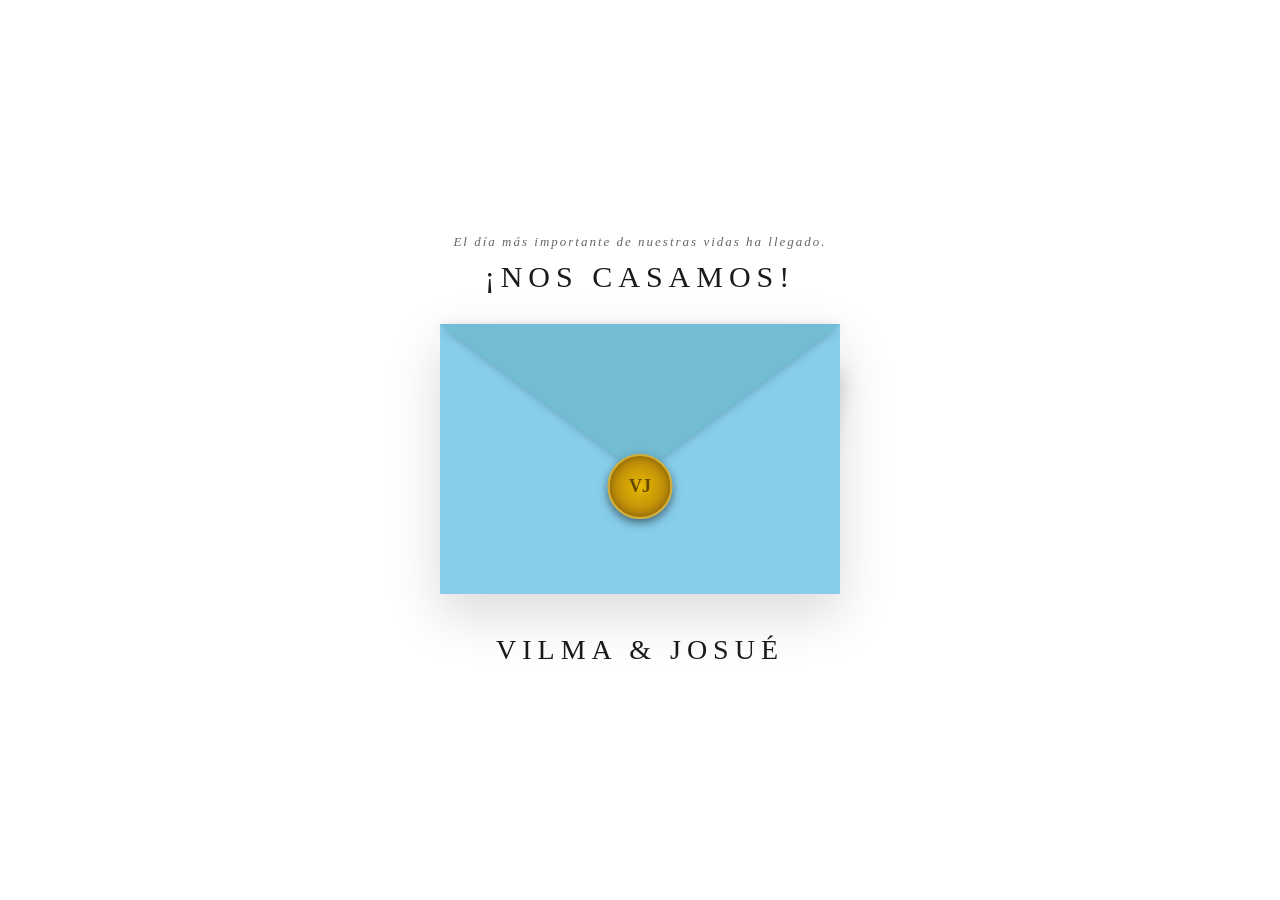
==== Bodas/index.html @ 3aeb1f32 "Add files via upload" ====
<!DOCTYPE html>
<html lang="es">
<head>
  <meta charset="UTF-8">
  <meta name="viewport" content="width=device-width, initial-scale=1.0">
  <title>Invitación Digital - Vilma & Josue</title>

  <style>
    :root{
      --bg-color:#ffffff;
      --envelope-color:#87CEEB;
      --envelope-dark:#72bcd4;
      --card-bg:#f5f5f5;
      --border-color:#cccccc;
      --text-color:#1a1a1a;
      --serif-font:'Times New Roman', Times, serif;
      --sans-font:'Arial', sans-serif;
    }

    *{ margin:0; padding:0; box-sizing:border-box; }

    body{
      background-color:var(--bg-color);
      height:100vh;
      display:flex;
      justify-content:center;
      align-items:center;
      overflow:hidden;
      font-family:var(--sans-font);
    }

    .main-container{
      position:relative;
      width:100%;
      max-width:500px;
      display:flex;
      flex-direction:column;
      align-items:center;
      perspective:1500px;
    }

    .header-text{ text-align:center; margin-bottom:30px; }
    .header-text p{
      font-size:13px; letter-spacing:2px; color:#666; margin-bottom:10px;
      font-style:italic; font-family:var(--serif-font);
    }
    .header-text h1{
      font-size:30px; letter-spacing:6px; color:var(--text-color);
      font-weight:400; font-family:var(--serif-font);
    }

    .envelope{
      position:relative;
      width:400px;
      height:270px;
      background-color:var(--envelope-color);
      cursor:pointer;
      box-shadow:0 20px 50px rgba(0,0,0,0.15);
      margin-bottom:40px;
    }

    /* SOLAPA CORREGIDA */
    .flap{
      position:absolute;
      top:0; left:0;
      width:0; height:0;
      border-left:200px solid transparent;
      border-right:200px solid transparent;
      border-top:150px solid var(--envelope-dark);
      transform-origin:top;
      transition:transform .8s ease-in-out, z-index 0.3s;
      z-index:60; /* Cubre el contenido al inicio */
      filter:drop-shadow(0 2px 4px rgba(0,0,0,0.2));
    }

    /* SELLO VJ CENTRADO */
    .stamp-container{
      position:absolute;
      top:130px;
      left:50%;
      transform:translateX(-50%);
      z-index:70;
      text-align:center;
      transition: opacity .5s ease, transform .8s ease;
    }

    .gold-seal{
      width:65px;
      height:65px;
      background:radial-gradient(circle,#e6b800 0%,#b8860b 70%,#8b6508 100%);
      border-radius:50%;
      box-shadow:inset 0 0 10px rgba(0,0,0,0.3), 0 4px 10px rgba(0,0,0,0.5);
      border:2px solid #d4af37;
      display: flex;
      justify-content: center;
      align-items: center;
    }

    .gold-seal::after {
      content: 'VJ';
      font-family: var(--serif-font);
      font-weight: bold;
      color: #634a02;
      font-size: 18px;
    }

    .pocket{
      position:absolute;
      bottom:0;
      width:100%;
      height:100%;
      background-color:var(--envelope-color);
      clip-path:polygon(0% 0%, 0% 100%, 100% 100%, 100% 0%, 50% 45%);
      z-index:40; /* El bolsillo siempre abraza las tarjetas */
    }

    /* CONTENIDO QUE SALE HACIA ARRIBA */
    .content-group{
      position:absolute;
      width:100%;
      height:100%;
      top:0; left:0;
      z-index:20; /* Detrás de la solapa inicialmente */
      transition:transform 1s cubic-bezier(0.4,0,0.2,1);
    }

    .plaque{
      background:var(--card-bg);
      border:1px solid var(--border-color);
      text-align:center;
      box-shadow:0 4px 10px rgba(0,0,0,0.1);
      clip-path:polygon(12% 0,88% 0,100% 15%,100% 85%,88% 100%,12% 100%,0 85%,0 15%);
    }

    .card-pase{
      position:absolute;
      width:190px;
      height:145px;
      top:40px;
      left:15px;
      padding:22px 10px;
      z-index:21;
    }

    .card-pase .label{ font-size:10px; letter-spacing:3px; font-weight:bold; margin-bottom:3px; }
    .card-pase .family{ font-family:var(--serif-font); font-size:19px; margin-bottom:5px; color:#111; }
    .card-pase .limit{ font-size:12px; font-weight:bold; border-top:1px solid #ccc; padding-top:8px; color:#b8860b; }

    .card-details{
      position:absolute;
      width:170px;
      height:85px;
      top:160px;
      left:50%;
      transform:translateX(-50%);
      padding:18px 10px;
      z-index:55;
      cursor:pointer;
      text-decoration:none;
      color:inherit;
      display:flex;
      flex-direction:column;
      justify-content:center;
      align-items:center;
      gap:4px;
    }

    .card-details:hover{ background:#eee; }

    .polaroid{
      position:absolute;
      width:135px;
      height:155px;
      background:#fff;
      padding:10px 10px 30px 10px;
      top:25px;
      right:15px;
      transform:rotate(12deg);
      box-shadow:5px 10px 20px rgba(0,0,0,0.2);
      z-index:20;
    }

    .polaroid img{ width:100%; height:100%; object-fit:cover; }

    /* ANIMACIÓN DE APERTURA */
    .envelope.open .flap{ transform:rotateX(180deg); z-index:10; }
    .envelope.open .content-group{ transform:translateY(-180px); }
    .envelope.open .stamp-container{ opacity:0; pointer-events:none; transform: translateX(-50%) translateY(-100px); }

    .footer-names h1{
      font-family:var(--serif-font);
      font-size:28px;
      font-weight:400;
      letter-spacing:6px;
      color:var(--text-color);
      text-transform:uppercase;
    }

    @media (max-width:480px){
      .envelope{ width:320px; height:220px; }
      .flap{ border-left-width:160px; border-right-width:160px; border-top-width:120px; }
      .stamp-container{ top: 100px; }
      .card-pase{ width:160px; left:10px; }
      .card-details{ width:140px; top:140px; }
      .polaroid{ width:110px; height:130px; }
    }
  </style>
</head>

<body>
  <div class="main-container">
    <div class="header-text">
      <p>El día más importante de nuestras vidas ha llegado.</p>
      <h1>¡NOS CASAMOS!</h1>
    </div>

    <div class="envelope" id="envelope" onclick="toggleEnvelope()">
      <div class="flap"></div>

      <div class="stamp-container">
        <div class="gold-seal"></div>
      </div>

      <div class="content-group">
        <div class="card-pase plaque">
          <p class="label">PASE</p>
          <p class="family" id="nombreInvitado">Invitado</p>
          <p class="limit"><span id="pasesInvitado">0</span> PERSONAS</p>
        </div>

        <div class="polaroid">
          <img src="assets/image-5.png" alt="Boda">
        </div>

        <a class="card-details plaque" href="#" id="btnDetalles" onclick="goDetalles(event)">
          <p style="font-size:9px; color:#555;">Clic aquí para:</p>
          <p style="font-weight:bold; font-size:12px;">MÁS DETALLES</p>
        </a>
      </div>

      <div class="pocket"></div>
    </div>

    <div class="footer-names">
      <h1>VILMA & JOSUÉ</h1>
    </div>
  </div>

  <script>
    const urlParams = new URLSearchParams(window.location.search);
    const nombre = (urlParams.get('n') || 'Invitado').trim();
    const pases  = (urlParams.get('p') || '0').trim();

    document.getElementById('nombreInvitado').innerText = nombre;
    document.getElementById('pasesInvitado').innerText  = pases;

    function toggleEnvelope(){
      document.getElementById('envelope').classList.toggle('open');
    }

    function goDetalles(e){
      e.preventDefault();
      e.stopPropagation();
      const n = encodeURIComponent(nombre);
      const p = encodeURIComponent(pases);
      window.location.href = `invitacion.html?n=${n}&p=${p}`;
    }
  </script>
</body>
</html>
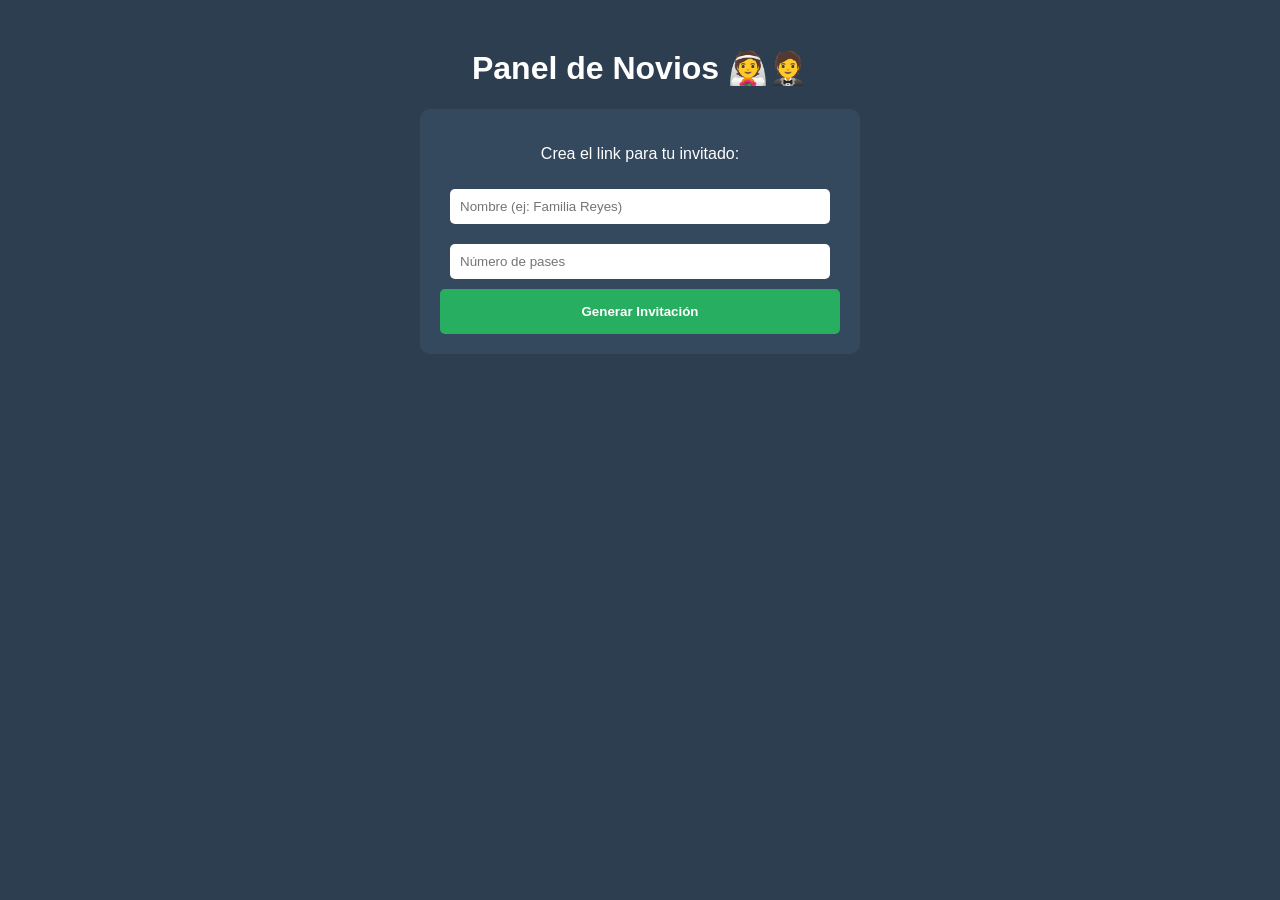
==== commit ee9bb99d: "Rename admin.html to index.html" ====
--- a/Bodas/index.html
+++ b/Bodas/index.html
@@ -1,270 +1,81 @@
 <!DOCTYPE html>
 <html lang="es">
 <head>
-  <meta charset="UTF-8">
-  <meta name="viewport" content="width=device-width, initial-scale=1.0">
-  <title>Invitación Digital - Vilma & Josue</title>
+    <meta charset="UTF-8">
+    <meta name="viewport" content="width=device-width, initial-scale=1.0">
+    <title>Panel de Novios - Generador</title>
+    <style>
+        body { font-family: sans-serif; background: #2c3e50; color: white; text-align: center; padding: 20px; }
+        .panel { background: #34495e; padding: 20px; border-radius: 10px; max-width: 400px; margin: auto; }
+        input { width: 90%; padding: 10px; margin: 10px 0; border-radius: 5px; border: none; }
+        button { background: #27ae60; color: white; padding: 15px; width: 100%; border: none; border-radius: 5px; cursor: pointer; font-weight: bold; }
+        .resultado { margin-top: 20px; padding: 15px; background: #ecf0f1; color: #333; border-radius: 5px; display: none; }
+        #btnWhatsapp { background: #25D366; margin-top: 10px; text-decoration: none; display: block; color: white; padding: 10px; border-radius: 5px; }
+    </style>
+</head>
+<body>
 
-  <style>
-    :root{
-      --bg-color:#ffffff;
-      --envelope-color:#87CEEB;
-      --envelope-dark:#72bcd4;
-      --card-bg:#f5f5f5;
-      --border-color:#cccccc;
-      --text-color:#1a1a1a;
-      --serif-font:'Times New Roman', Times, serif;
-      --sans-font:'Arial', sans-serif;
-    }
+    <h1>Panel de Novios 👰🤵</h1>
+    <div class="panel">
+        <p>Crea el link para tu invitado:</p>
+        <input type="text" id="nombreI" placeholder="Nombre (ej: Familia Reyes)">
+        <input type="number" id="pasesI" placeholder="Número de pases">
+        
+        <button onclick="generarLink()">Generar Invitación</button>
 
-    *{ margin:0; padding:0; box-sizing:border-box; }
-
-    body{
-      background-color:var(--bg-color);
-      height:100vh;
-      display:flex;
-      justify-content:center;
-      align-items:center;
-      overflow:hidden;
-      font-family:var(--sans-font);
-    }
-
-    .main-container{
-      position:relative;
-      width:100%;
-      max-width:500px;
-      display:flex;
-      flex-direction:column;
-      align-items:center;
-      perspective:1500px;
-    }
-
-    .header-text{ text-align:center; margin-bottom:30px; }
-    .header-text p{
-      font-size:13px; letter-spacing:2px; color:#666; margin-bottom:10px;
-      font-style:italic; font-family:var(--serif-font);
-    }
-    .header-text h1{
-      font-size:30px; letter-spacing:6px; color:var(--text-color);
-      font-weight:400; font-family:var(--serif-font);
-    }
-
-    .envelope{
-      position:relative;
-      width:400px;
-      height:270px;
-      background-color:var(--envelope-color);
-      cursor:pointer;
-      box-shadow:0 20px 50px rgba(0,0,0,0.15);
-      margin-bottom:40px;
-    }
-
-    /* SOLAPA CORREGIDA */
-    .flap{
-      position:absolute;
-      top:0; left:0;
-      width:0; height:0;
-      border-left:200px solid transparent;
-      border-right:200px solid transparent;
-      border-top:150px solid var(--envelope-dark);
-      transform-origin:top;
-      transition:transform .8s ease-in-out, z-index 0.3s;
-      z-index:60; /* Cubre el contenido al inicio */
-      filter:drop-shadow(0 2px 4px rgba(0,0,0,0.2));
-    }
-
-    /* SELLO VJ CENTRADO */
-    .stamp-container{
-      position:absolute;
-      top:130px;
-      left:50%;
-      transform:translateX(-50%);
-      z-index:70;
-      text-align:center;
-      transition: opacity .5s ease, transform .8s ease;
-    }
-
-    .gold-seal{
-      width:65px;
-      height:65px;
-      background:radial-gradient(circle,#e6b800 0%,#b8860b 70%,#8b6508 100%);
-      border-radius:50%;
-      box-shadow:inset 0 0 10px rgba(0,0,0,0.3), 0 4px 10px rgba(0,0,0,0.5);
-      border:2px solid #d4af37;
-      display: flex;
-      justify-content: center;
-      align-items: center;
-    }
-
-    .gold-seal::after {
-      content: 'VJ';
-      font-family: var(--serif-font);
-      font-weight: bold;
-      color: #634a02;
-      font-size: 18px;
-    }
-
-    .pocket{
-      position:absolute;
-      bottom:0;
-      width:100%;
-      height:100%;
-      background-color:var(--envelope-color);
-      clip-path:polygon(0% 0%, 0% 100%, 100% 100%, 100% 0%, 50% 45%);
-      z-index:40; /* El bolsillo siempre abraza las tarjetas */
-    }
-
-    /* CONTENIDO QUE SALE HACIA ARRIBA */
-    .content-group{
-      position:absolute;
-      width:100%;
-      height:100%;
-      top:0; left:0;
-      z-index:20; /* Detrás de la solapa inicialmente */
-      transition:transform 1s cubic-bezier(0.4,0,0.2,1);
-    }
-
-    .plaque{
-      background:var(--card-bg);
-      border:1px solid var(--border-color);
-      text-align:center;
-      box-shadow:0 4px 10px rgba(0,0,0,0.1);
-      clip-path:polygon(12% 0,88% 0,100% 15%,100% 85%,88% 100%,12% 100%,0 85%,0 15%);
-    }
-
-    .card-pase{
-      position:absolute;
-      width:190px;
-      height:145px;
-      top:40px;
-      left:15px;
-      padding:22px 10px;
-      z-index:21;
-    }
-
-    .card-pase .label{ font-size:10px; letter-spacing:3px; font-weight:bold; margin-bottom:3px; }
-    .card-pase .family{ font-family:var(--serif-font); font-size:19px; margin-bottom:5px; color:#111; }
-    .card-pase .limit{ font-size:12px; font-weight:bold; border-top:1px solid #ccc; padding-top:8px; color:#b8860b; }
-
-    .card-details{
-      position:absolute;
-      width:170px;
-      height:85px;
-      top:160px;
-      left:50%;
-      transform:translateX(-50%);
-      padding:18px 10px;
-      z-index:55;
-      cursor:pointer;
-      text-decoration:none;
-      color:inherit;
-      display:flex;
-      flex-direction:column;
-      justify-content:center;
-      align-items:center;
-      gap:4px;
-    }
-
-    .card-details:hover{ background:#eee; }
-
-    .polaroid{
-      position:absolute;
-      width:135px;
-      height:155px;
-      background:#fff;
-      padding:10px 10px 30px 10px;
-      top:25px;
-      right:15px;
-      transform:rotate(12deg);
-      box-shadow:5px 10px 20px rgba(0,0,0,0.2);
-      z-index:20;
-    }
-
-    .polaroid img{ width:100%; height:100%; object-fit:cover; }
-
-    /* ANIMACIÓN DE APERTURA */
-    .envelope.open .flap{ transform:rotateX(180deg); z-index:10; }
-    .envelope.open .content-group{ transform:translateY(-180px); }
-    .envelope.open .stamp-container{ opacity:0; pointer-events:none; transform: translateX(-50%) translateY(-100px); }
-
-    .footer-names h1{
-      font-family:var(--serif-font);
-      font-size:28px;
-      font-weight:400;
-      letter-spacing:6px;
-      color:var(--text-color);
-      text-transform:uppercase;
-    }
-
-    @media (max-width:480px){
-      .envelope{ width:320px; height:220px; }
-      .flap{ border-left-width:160px; border-right-width:160px; border-top-width:120px; }
-      .stamp-container{ top: 100px; }
-      .card-pase{ width:160px; left:10px; }
-      .card-details{ width:140px; top:140px; }
-      .polaroid{ width:110px; height:130px; }
-    }
-  </style>
-</head>
-
-<body>
-  <div class="main-container">
-    <div class="header-text">
-      <p>El día más importante de nuestras vidas ha llegado.</p>
-      <h1>¡NOS CASAMOS!</h1>
+        <div id="resultado" class="resultado">
+            <p>Link listo para enviar:</p>
+            <input type="text" id="linkFinal" readonly>
+            <a id="btnWhatsapp" target="_blank">Enviar por WhatsApp 📱</a>
+        </div>
     </div>
 
-    <div class="envelope" id="envelope" onclick="toggleEnvelope()">
-      <div class="flap"></div>
+    <script>
+        function generarLink() {
+            const nombre = document.getElementById('nombreI').value;
+            const pases = document.getElementById('pasesI').value;
+            
+            // Aquí pones el link donde subiste el index.html
+            const urlBase = "https://tu-boda.netlify.app/index.html"; 
+            
+            const linkMágico = `${urlBase}?n=${encodeURIComponent(nombre)}&p=${pases}`;
+            
+            // Mostrar resultado
+            document.getElementById('resultado').style.display = 'block';
+            document.getElementById('linkFinal').value = linkMágico;
+            
+            // Configurar botón de WhatsApp
+            const mensajeWS = `¡Hola ${nombre}! Queremos compartir este momento especial con ustedes. Aquí tienen su invitación: ${linkMágico}`;
+            document.getElementById('btnWhatsapp').href = `https://wa.me/?text=${encodeURIComponent(mensajeWS)}`;
+        }
+    </script>
+    <script>
+    function generarLink() {
+        const nombre = document.getElementById('nombreI').value.trim();
+        const pases = document.getElementById('pasesI').value.trim();
+        
+        if (nombre === "" || pases === "") {
+            alert("Por favor, completa el nombre y los pases.");
+            return;
+        }
 
-      <div class="stamp-container">
-        <div class="gold-seal"></div>
-      </div>
-
-      <div class="content-group">
-        <div class="card-pase plaque">
-          <p class="label">PASE</p>
-          <p class="family" id="nombreInvitado">Invitado</p>
-          <p class="limit"><span id="pasesInvitado">0</span> PERSONAS</p>
-        </div>
-
-        <div class="polaroid">
-          <img src="assets/image-5.png" alt="Boda">
-        </div>
-
-        <a class="card-details plaque" href="#" id="btnDetalles" onclick="goDetalles(event)">
-          <p style="font-size:9px; color:#555;">Clic aquí para:</p>
-          <p style="font-weight:bold; font-size:12px;">MÁS DETALLES</p>
-        </a>
-      </div>
-
-      <div class="pocket"></div>
-    </div>
-
-    <div class="footer-names">
-      <h1>VILMA & JOSUÉ</h1>
-    </div>
-  </div>
-
-  <script>
-    const urlParams = new URLSearchParams(window.location.search);
-    const nombre = (urlParams.get('n') || 'Invitado').trim();
-    const pases  = (urlParams.get('p') || '0').trim();
-
-    document.getElementById('nombreInvitado').innerText = nombre;
-    document.getElementById('pasesInvitado').innerText  = pases;
-
-    function toggleEnvelope(){
-      document.getElementById('envelope').classList.toggle('open');
+        // --- LA CONEXIÓN MÁGICA ---
+        // Esto detecta automáticamente la dirección actual y reemplaza 'admin.html' por 'index.html'
+        // Si estás en local o en Netlify, funcionará igual sin cambiar nada.
+        const urlBase = window.location.href.replace('admin.html', 'sobre.html', 'invitacion.html' ); 
+        
+        // Creamos el link con n (nombre) y p (pases)
+        const linkMagico = `${urlBase}?n=${encodeURIComponent(nombre)}&p=${pases}`;
+        
+        // Mostrar resultado en pantalla
+        document.getElementById('resultado').style.display = 'block';
+        document.getElementById('linkFinal').value = linkMagico;
+        
+        // Configurar botón de WhatsApp con un mensaje bonito
+        const mensajeWS = `¡Hola ${nombre}! 👋 Queremos compartir este momento tan especial con ustedes. Aquí tienen su invitación digital: ${linkMagico}`;
+        
+        document.getElementById('btnWhatsapp').href = `https://wa.me/?text=${encodeURIComponent(mensajeWS)}`;
     }
-
-    function goDetalles(e){
-      e.preventDefault();
-      e.stopPropagation();
-      const n = encodeURIComponent(nombre);
-      const p = encodeURIComponent(pases);
-      window.location.href = `invitacion.html?n=${n}&p=${p}`;
-    }
-  </script>
+</script>
 </body>
-</html>+</html>
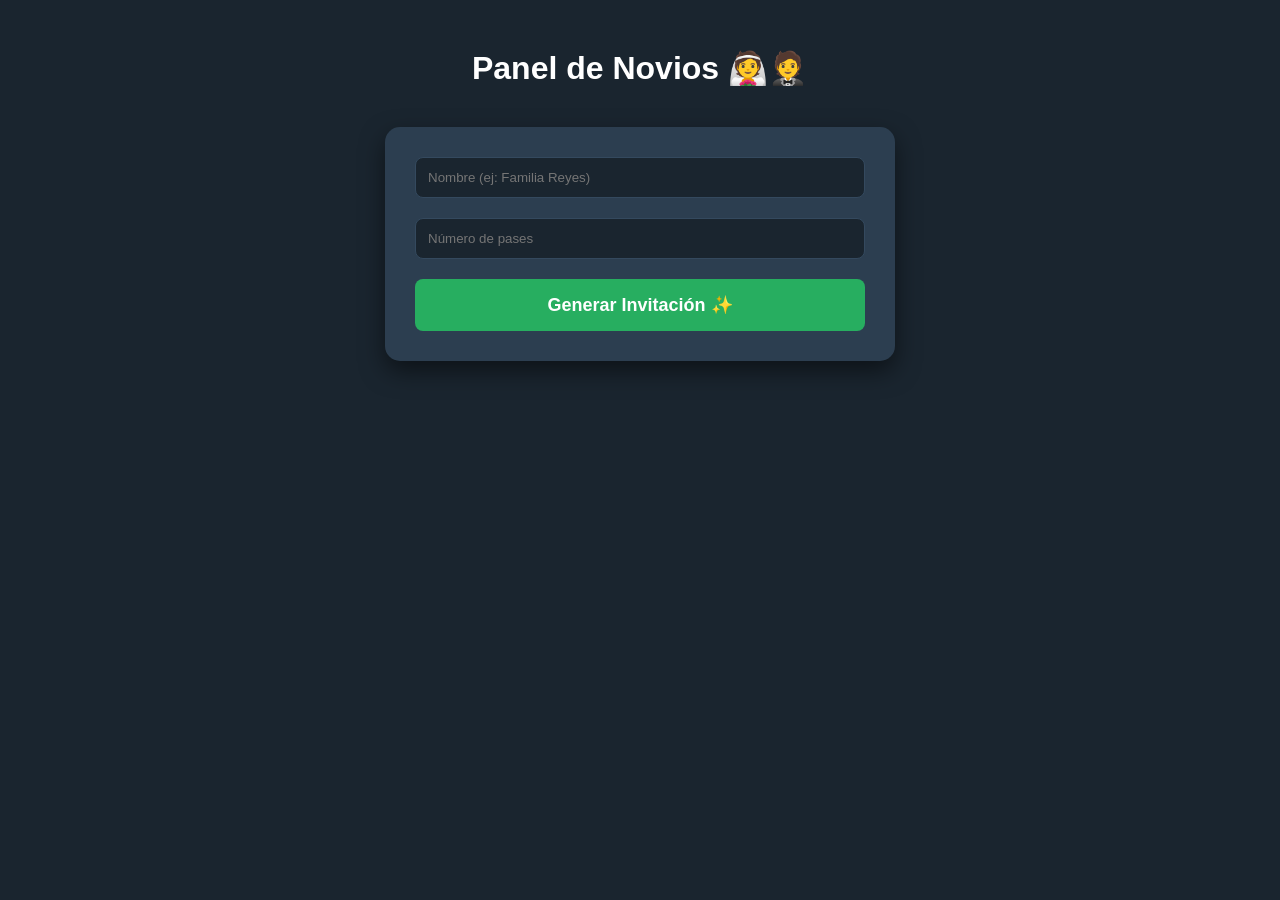
==== commit 1fb16434: "Refactor wedding invitation panel HTML and JS Updated HTML structure and styles for the wedding invi" ====
--- a/Bodas/index.html
+++ b/Bodas/index.html
@@ -5,23 +5,23 @@
     <meta name="viewport" content="width=device-width, initial-scale=1.0">
     <title>Panel de Novios - Generador</title>
     <style>
-        body { font-family: sans-serif; background: #2c3e50; color: white; text-align: center; padding: 20px; }
-        .panel { background: #34495e; padding: 20px; border-radius: 10px; max-width: 400px; margin: auto; }
-        input { width: 90%; padding: 10px; margin: 10px 0; border-radius: 5px; border: none; }
-        button { background: #27ae60; color: white; padding: 15px; width: 100%; border: none; border-radius: 5px; cursor: pointer; font-weight: bold; }
-        .resultado { margin-top: 20px; padding: 15px; background: #ecf0f1; color: #333; border-radius: 5px; display: none; }
-        #btnWhatsapp { background: #25D366; margin-top: 10px; text-decoration: none; display: block; color: white; padding: 10px; border-radius: 5px; }
+        body { font-family: 'Segoe UI', sans-serif; background: #1a252f; color: white; text-align: center; padding: 20px; }
+        .panel { background: #2c3e50; padding: 30px; border-radius: 15px; max-width: 450px; margin: 40px auto; box-shadow: 0 10px 25px rgba(0,0,0,0.5); }
+        input { width: 100%; padding: 12px; margin-bottom: 20px; border-radius: 8px; border: 1px solid #34495e; background: #1a252f; color: white; box-sizing: border-box; }
+        button { background: #27ae60; color: white; padding: 15px; width: 100%; border: none; border-radius: 8px; cursor: pointer; font-weight: bold; font-size: 18px; }
+        .resultado { margin-top: 30px; padding: 20px; background: #ecf0f1; color: #2c3e50; border-radius: 10px; display: none; }
+        #linkFinal { background: #fff; color: #27ae60; border: 1px solid #bdc3c7; font-size: 14px; width: 100%; box-sizing: border-box; padding: 10px; }
+        #btnWhatsapp { background: #25D366; margin-top: 15px; text-decoration: none; display: block; color: white; padding: 12px; border-radius: 8px; font-weight: bold; }
     </style>
 </head>
 <body>
 
     <h1>Panel de Novios 👰🤵</h1>
+    
     <div class="panel">
-        <p>Crea el link para tu invitado:</p>
         <input type="text" id="nombreI" placeholder="Nombre (ej: Familia Reyes)">
         <input type="number" id="pasesI" placeholder="Número de pases">
-        
-        <button onclick="generarLink()">Generar Invitación</button>
+        <button onclick="generarLink()">Generar Invitación ✨</button>
 
         <div id="resultado" class="resultado">
             <p>Link listo para enviar:</p>
@@ -32,50 +32,30 @@
 
     <script>
         function generarLink() {
-            const nombre = document.getElementById('nombreI').value;
-            const pases = document.getElementById('pasesI').value;
+            const nombre = document.getElementById('nombreI').value.trim();
+            const pases = document.getElementById('pasesI').value.trim();
             
-            // Aquí pones el link donde subiste el index.html
-            const urlBase = "https://tu-boda.netlify.app/index.html"; 
+            if (nombre === "" || pases === "") {
+                alert("Por favor, completa los campos.");
+                return;
+            }
+
+            // --- SOLUCIÓN DEFINITIVA A LA RUTA ---
+            // Esta línea asegura que el link siempre incluya la carpeta /Bodas/
+            const urlBase = window.location.origin + window.location.pathname;
+            const urlLimpia = urlBase.replace('index.html', '');
             
-            const linkMágico = `${urlBase}?n=${encodeURIComponent(nombre)}&p=${pases}`;
+            // Forzamos que apunte a invitacion.html dentro de la carpeta actual
+            const urlFinal = urlLimpia.endsWith('/') ? urlLimpia + 'invitacion.html' : urlLimpia + '/invitacion.html';
             
-            // Mostrar resultado
+            const linkMagico = `${urlFinal}?n=${encodeURIComponent(nombre)}&p=${pases}`;
+            
             document.getElementById('resultado').style.display = 'block';
-            document.getElementById('linkFinal').value = linkMágico;
+            document.getElementById('linkFinal').value = linkMagico;
             
-            // Configurar botón de WhatsApp
-            const mensajeWS = `¡Hola ${nombre}! Queremos compartir este momento especial con ustedes. Aquí tienen su invitación: ${linkMágico}`;
+            const mensajeWS = `¡Hola ${nombre}! 👋 Aquí tienen su invitación para la boda de Josué y Vilma: ${linkMagico}`;
             document.getElementById('btnWhatsapp').href = `https://wa.me/?text=${encodeURIComponent(mensajeWS)}`;
         }
     </script>
-    <script>
-    function generarLink() {
-        const nombre = document.getElementById('nombreI').value.trim();
-        const pases = document.getElementById('pasesI').value.trim();
-        
-        if (nombre === "" || pases === "") {
-            alert("Por favor, completa el nombre y los pases.");
-            return;
-        }
-
-        // --- LA CONEXIÓN MÁGICA ---
-        // Esto detecta automáticamente la dirección actual y reemplaza 'admin.html' por 'index.html'
-        // Si estás en local o en Netlify, funcionará igual sin cambiar nada.
-        const urlBase = window.location.href.replace('admin.html', 'sobre.html', 'invitacion.html' ); 
-        
-        // Creamos el link con n (nombre) y p (pases)
-        const linkMagico = `${urlBase}?n=${encodeURIComponent(nombre)}&p=${pases}`;
-        
-        // Mostrar resultado en pantalla
-        document.getElementById('resultado').style.display = 'block';
-        document.getElementById('linkFinal').value = linkMagico;
-        
-        // Configurar botón de WhatsApp con un mensaje bonito
-        const mensajeWS = `¡Hola ${nombre}! 👋 Queremos compartir este momento tan especial con ustedes. Aquí tienen su invitación digital: ${linkMagico}`;
-        
-        document.getElementById('btnWhatsapp').href = `https://wa.me/?text=${encodeURIComponent(mensajeWS)}`;
-    }
-</script>
 </body>
 </html>
